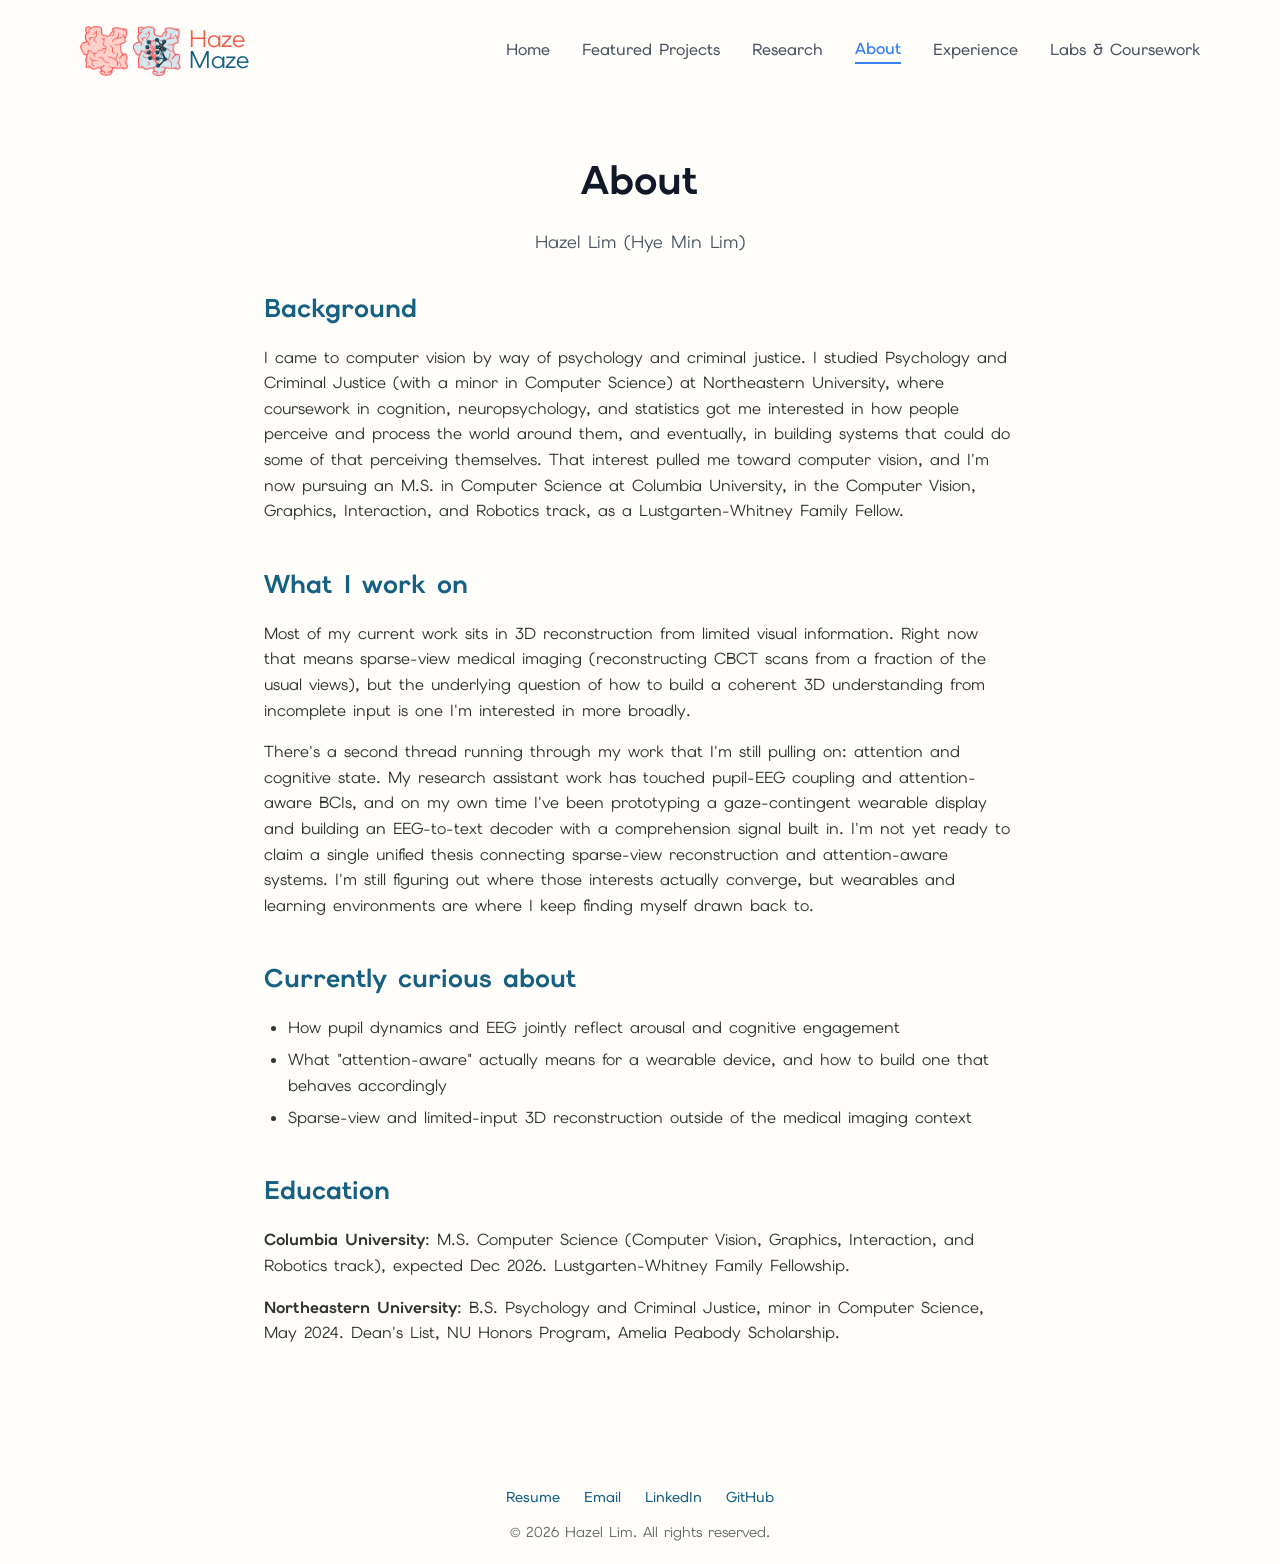
==== about.html @ f31df554 "Restructure portfolio around featured research instead of class projects Removes hci/datastructures/" ====
<!DOCTYPE html>
<html lang="en">
    <head>
        <meta charset="UTF-8" />
        <meta name="viewport" content="width=device-width, initial-scale=1.0" />
        <title>About | Hyezel's Portfolio</title>
        <link href="https://fonts.googleapis.com/css2?family=Elms+Sans:ital,wght@0,100..900;1,100..900&display=swap" rel="stylesheet">
        <link rel="stylesheet" href="styles.css" />
    </head>

    <body>
        <nav class="navbar">
            <div class="nav-container">
                <div class="nav-left">
                    <div class="logo-wrapper">
                        <a href="index.html"><img src="images/logo.png"
                            alt="Haze Maze Logo"
                            class="logo-icon"
                            id="logoImage"></a>
                        <a href="index.html" class="nav-logo">
                            <span class="logo-text-left">Haze</span>
                            <span class="logo-text-right">Maze</span>
                        </a>
                    </div>
                </div>
                <div class="nav-right">
                    <a href="index.html" class="nav-link">Home</a>
                    <a href="projects.html" class="nav-link">Featured Projects</a>
                    <a href="research.html" class="nav-link">Research</a>
                    <a href="about.html" class="nav-link">About</a>
                    <a href="experience.html" class="nav-link">Experience</a>
                    <a href="coursework.html" class="nav-link">Labs & Coursework</a>
                </div>
            </div>
        </nav>

        <header class="page-header">
            <h1 class="page-title">About</h1>
            <p class="page-subtitle">Hazel Lim (Hye Min Lim)</p>
        </header>

        <section class="page-content">
            <h2>Background</h2>
            <p>
                I came to computer vision by way of psychology and criminal
                justice. I studied Psychology and Criminal Justice (with a minor in
                Computer Science) at Northeastern University, where coursework in
                cognition, neuropsychology, and statistics got me interested in how
                people perceive and process the world around them, and eventually,
                in building systems that could do some of that perceiving
                themselves. That interest pulled me toward computer vision, and I'm
                now pursuing an M.S. in Computer Science at Columbia University, in
                the Computer Vision, Graphics, Interaction, and Robotics track, as
                a Lustgarten-Whitney Family Fellow.
            </p>

            <h2>What I work on</h2>
            <p>
                Most of my current work sits in 3D reconstruction from limited
                visual information. Right now that means sparse-view medical
                imaging (reconstructing CBCT scans from a fraction of the usual
                views), but the underlying question of how to build a coherent 3D
                understanding from incomplete input is one I'm interested in more
                broadly.
            </p>
            <p>
                There's a second thread running through my work that I'm still
                pulling on: attention and cognitive state. My research assistant
                work has touched pupil-EEG coupling and attention-aware BCIs, and
                on my own time I've been prototyping a gaze-contingent wearable
                display and building an EEG-to-text decoder with a comprehension
                signal built in. I'm not yet ready to claim a single unified thesis
                connecting sparse-view reconstruction and attention-aware systems.
                I'm still figuring out where those interests actually converge, but
                wearables and learning environments are where I keep finding
                myself drawn back to.
            </p>

            <h2>Currently curious about</h2>
            <ul>
                <li>How pupil dynamics and EEG jointly reflect arousal and cognitive engagement</li>
                <li>What "attention-aware" actually means for a wearable device, and how to build one that behaves accordingly</li>
                <li>Sparse-view and limited-input 3D reconstruction outside of the medical imaging context</li>
            </ul>

            <h2>Education</h2>
            <p>
                <strong>Columbia University</strong>: M.S. Computer Science
                (Computer Vision, Graphics, Interaction, and Robotics track),
                expected Dec 2026. Lustgarten-Whitney Family Fellowship.
            </p>
            <p>
                <strong>Northeastern University</strong>: B.S. Psychology and
                Criminal Justice, minor in Computer Science, May 2024. Dean's List,
                NU Honors Program, Amelia Peabody Scholarship.
            </p>
        </section>

        <footer class="footer">
            <div class="footer-links">
                <a href="resume.pdf" class="footer-link">Resume</a>
                <a href="mailto:hyezellim@gmail.com" class="footer-link">Email</a>
                <a href="https://www.linkedin.com/in/hazelim/" class="footer-link" target="_blank" rel="noopener">LinkedIn</a>
                <a href="https://github.com/hazemaze02" class="footer-link" target="_blank" rel="noopener">GitHub</a>
            </div>
            <p>&copy; 2026 Hazel Lim. All rights reserved.</p>
        </footer>
        <script src="script.js"></script>
    </body>
</html>
---- styles.css ----
* {
    margin: 0;
    padding: 0;
    box-sizing: border-box;
}

body {
    font-family: "Elms Sans", serif;
    font-style: normal;
    line-height: 1.6;
    color: #333;
    display: flex;
    flex-direction: column;
    background-color: #FFFDFA;
}

.navbar {
    background-color: #FFFDFA;
    color: navy;
    padding: 1rem 0;
    position: sticky;
    z-index: 100;
}

.nav-container {
    max-width: 90%;
    margin: 0 auto;
    padding: 0 1rem;
    display: flex;
    justify-content: space-between;
    align-items: center;
}

.nav-left {
    display: flex;
    align-items: center;
    gap: 0.5rem;
}

.logo-icon {
    height: 50px;
    width: minmax(auto, 100px);
    object-fit: contain;
    margin-top: 10px;
}

.nav-logo {
    font-size: 1.5rem; 
    text-decoration: none;
    letter-spacing: -0.02em;
    display: flex;
    flex-direction: column;
    line-height:1.3rem;
}

.logo-wrapper {
    display: flex;
    align-items: center;
    gap: 0.5rem;
    cursor: pointer; 
}

.logo-text-left {
    color: #ee604b;
}

.logo-text-right {
    color: #166082;
}

.nav-right {
    display: flex;
    align-items: center;
    gap: 2rem;
}

.nav-link {
    text-decoration: none;
    color: #4b5563;
    font-size: 1rem;
    font-weight: 500;
    transition: color 0.3s ease;
    white-space: nowrap;
}

.nav-link:hover {
    color: #166082;
}

.nav-link:active {
    color: #ee604b;
    font-weight: 600;
}

.header {
    position: relative;
    display: flex;
    height: auto;
    min-height: 60vh;  
    flex-direction: column;
}

.main-title {
    font-size: 5vw;
    font-weight: 700;
    text-align: center;
    color: #111827;
    display: inline-block
}

.reversi {
    position: relative;
    display: flex;
    height: auto;
    min-height: 60vh;  
    flex-direction: column;
    align-items: center;
    justify-content: center;
}

.reversi-title {
    font-size: 3vw;
    font-weight: 800;
    text-align: center;
    color: #FF69B4;
    display: inline-block
}

.reversi-game-label {
    font-size: 2vw;
    font-weight: 600;
    text-align: center;
    color: #FF69B4;
    margin-top: 1rem;
    display: inline-block
}

.reversi-desc {
    font-size: 1.2vw;
    text-align: center;
    color: #374151;
    margin: 2rem;
    padding: 0 10%;
    display: inline-block
}

.reversi-gui {
    color: #FF69B4
}

.gui-image-row {
    display: flex;
    justify-content: center;
    align-items: center;
    gap: 2rem;
    flex-wrap: wrap;
}

.gui-kirby {
    width: 32%;
    height: auto;
    object-fit: contain;
    margin: 2rem;
}

.gui-meta {
    width: 30%;
    height: auto;
    object-fit: contain;
    margin: 2rem;
}

.reversi-additional-features {
    text-align: center;
    color: #FF69B4;
    display: inline-block;
    margin: 2rem
}

.reversi-features-list {
    color: #FF69B4;
    text-align: center;
    margin: 1rem;
}

.reversi-features-desc {
    color:#111827;
    padding: 0 10%;
    margin: 1rem;
}

.reversi-square-pic {
    width: 25%;
    height: auto;
    object-fit: contain;
    padding: 1rem;
}

.reversi-hint-pic {
    width: 26%;
    height: auto;
    object-fit: contain;
    padding: 1rem;

}

.reversi-diffview-ours-pic {
    width: 25%;
    height: auto;
    object-fit: contain;
    padding: 1rem;

}

.reversi-diffview-theirs-pic {
    width: 20%;
    height: auto;
    object-fit: contain;
    padding: 1rem;

}

.reversi-og-pic {
    width: 25%;
    height: auto;
    object-fit: contain;
    padding: 1rem;

}

.reversi-fallback-pic {
    width: 21.3%;
    height: auto;
    object-fit: contain;
    padding: 1rem;

}

.klondike {
    position: relative;
    display: flex;
    height: auto;
    min-height: 60vh;  
    flex-direction: column;
    align-items: center;
    justify-content: center;
}

.klondike-title {
    color: #c54000;
    font-size: 3vw;
    font-weight: 800;
    text-align: center;
    display: inline-block
}

.klondike-game-label {
    font-size: 2vw;
    font-weight: 600;
    text-align: center;
    color: #c54000;
    margin-top: 1rem;
    display: inline-block
}

.klondike-desc {
    font-size: 1.2vw;
    text-align: center;
    color: #374151;
    margin: 2rem;
    padding: 0 10%;
    display: inline-block
}

.klondike-implementation {
    text-align: center;
    color: #c54000;
    display: inline-block;
    margin: 2rem
}

.klondike-impl-desc {
    color:#374151;
    padding: 0 10%;
}

.klondike-variants {
    text-align: center;
    color: #c54000;
    display: inline-block;
    margin: 2rem
}

.klondike-variant-item {
    color: #374151;
    text-align: center;
    margin: 1rem;
}

.klondike-variant-desc {
    color:#374151;
    padding: 0 10%;
    margin: 1rem;
}

.klondike-design {
    text-align: center;
    color: #c54000;
    display: inline-block;
    margin: 2rem
}

.klondike-design-desc {
    color:#374151;
    padding: 0 10%;
    margin: 1rem;
}

.klondike-design-subheading {
    color:#374151;
    padding: 0 10%;
    margin: 1rem;
    font-weight: 600;
}

.klondike-runthrough-container {
    display: flex;
    justify-content: center;
    align-items: center;
}

.klondike-runthrough {
    width: 20%;
    height: auto;
    object-fit: contain;
    margin: 2rem;
}

.nav-link.active {
    color: #3b82f6;           /* Blue color for active page */
    font-weight: 600;          /* Bold */
    border-bottom: 2px solid #3b82f6;  /* Optional: underline */
}

.puzzle-container {
    width: 100%;
    height: 50%;
    pointer-events: none;
    display: grid;
    grid-template-columns: 20% 20% 10% 10% 20% 20%; 
    grid-template-rows: 20% 20% 20% 20% 20%; 
}

.class-blocks {
    width: 100%;
    height: auto;
    object-fit: contain;
    padding-right: 2rem;
    grid-column-start: 5;
    grid-column-end: 7;
    grid-row-start: 4;
    grid-row-end: 5;
}

.puzzle-bg {
    grid-column-start: 1;
    grid-column-end: 5;
    grid-row-start: 1;
    grid-row-end: 5;
    width: 90%;
    height: auto;
    max-height: none;
    padding: 2rem;
    object-fit: contain;
}

.coms4995nrg-puzzle {
    grid-column-start: 4;
    grid-column-end: 5;
    grid-row-start: 2;
    grid-row-end: 3;
    width: 100%;
    height: auto;
    object-fit: contain;
}

.welcome {
    position: relative;
    display: flex;
    justify-content: center;
}

.welcome-content {
    max-width: 40%;
    text-align: center;
}

.welcome h2 {
    font-size: 3vw;
    margin-bottom: 2rem;
    color: #000;
}

.welcome p {
    font-size: 1.5vw;
    line-height: 1.8;
    color: #333;
    margin-bottom: 1.5rem;
}

.psyc3458-puzzle {
    width: 15%;
    height: auto;
    object-fit: contain;
}

.psyc3466-puzzle {
    width: 10%;
    height: auto;
    object-fit: contain;
}

.second-puzzle-container {
    width: 100%;
    height: auto;
    pointer-events: none;
    padding-top: 2rem;
}

.second-class-blocks {
    width: 40%;
    height: auto;
    object-fit: contain;
    padding-left: 2rem;

}

.footer {
    background-color: #FFFDFA;
    color: #666;
    text-align: center;
    padding: 20px 0;
    font-size: 0.9rem;
    margin-top: 40px;
}

.npuzzle-ai {
    width: 40%;
    height: auto;
    object-fit: contain;
    margin: 2rem;
}

.stacked-images-algai {
    display: flex;
    flex-direction: column;
    align-items: left;
    width: 70%;
    margin: 0 auto;              /* Centers the container, no top/bottom margin */
    gap: 0;                      /* No gaps between images */
}

.shift-left {
    transform: translateX(-20px);    /* Shifts 20px to the left */
}

.stacked-images-algai img {
    width: 100%;                 /* Full width of container (95% of screen) */
    height: auto;
    display: block;              /* Removes any default spacing below images */
}

.stacked-images-mldl {
    display: flex;
    flex-direction: column;
    align-items: center;
    width: 100%;
    margin: 0 auto;              /* Centers the container, no top/bottom margin */
    gap: 0;                      /* No gaps between images */
}

.stacked-images-mldl img {
    width: 80%;
    height: auto;
    display: block;
}

/* ---------- Shared: honest intro + inline links ---------- */

.honest-intro {
    font-size: 1.05rem;
    color: #166082;
    font-weight: 500;
    max-width: 600px;
    margin: 1rem auto 1.5rem;
    padding: 0.75rem 1.25rem;
    border-left: 3px solid #ee604b;
    text-align: left;
}

.inline-link {
    color: #ee604b;
    font-weight: 600;
    text-decoration: none;
}

.inline-link:hover {
    text-decoration: underline;
}

/* ---------- Shared: footer contact links ---------- */

.footer-links {
    display: flex;
    justify-content: center;
    gap: 1.5rem;
    margin-bottom: 0.75rem;
    flex-wrap: wrap;
}

.footer-link {
    color: #166082;
    text-decoration: none;
    font-weight: 500;
    font-size: 0.9rem;
}

.footer-link:hover {
    color: #ee604b;
}

/* ---------- Shared: simple page header/content (Research, About, Experience) ---------- */

.page-header {
    padding: 3rem 1.5rem 1rem;
    text-align: center;
}

.page-title {
    font-size: 2.5rem;
    font-weight: 700;
    color: #111827;
}

.page-subtitle {
    font-size: 1.1rem;
    color: #4b5563;
    max-width: 700px;
    margin: 1rem auto 0;
}

.page-content {
    max-width: 800px;
    margin: 0 auto;
    padding: 1rem 1.5rem 4rem;
}

.page-content h2 {
    color: #166082;
    margin-top: 2.5rem;
    margin-bottom: 1rem;
    font-size: 1.6rem;
}

.page-content h2:first-child {
    margin-top: 0;
}

.page-content p {
    margin-bottom: 1rem;
    color: #333;
}

.page-content ul {
    margin: 0 0 1rem 1.5rem;
    color: #333;
}

.page-content li {
    margin-bottom: 0.4rem;
}

.status-note {
    display: inline-block;
    font-size: 0.8rem;
    font-weight: 700;
    text-transform: uppercase;
    letter-spacing: 0.03em;
    padding: 0.3rem 0.7rem;
    border-radius: 999px;
    background: #fff4e5;
    color: #c54000;
    margin-bottom: 0.75rem;
}

/* ---------- Featured Projects ---------- */

.projects-grid {
    display: grid;
    grid-template-columns: repeat(auto-fit, minmax(280px, 1fr));
    gap: 2rem;
    max-width: 1100px;
    margin: 2rem auto;
    padding: 0 1.5rem 3rem;
}

.project-card {
    background: #fff;
    border: 1px solid #eee;
    border-radius: 12px;
    padding: 1.75rem;
    box-shadow: 0 2px 10px rgba(0, 0, 0, 0.04);
    display: flex;
    flex-direction: column;
}

.project-card h3 {
    color: #111827;
    font-size: 1.3rem;
    margin-bottom: 0.25rem;
}

.project-subtitle {
    color: #6b7280;
    font-size: 0.85rem;
    margin-bottom: 0.75rem;
}

.project-tag {
    display: inline-block;
    font-size: 0.75rem;
    font-weight: 700;
    text-transform: uppercase;
    letter-spacing: 0.03em;
    padding: 0.25rem 0.6rem;
    border-radius: 999px;
    margin-bottom: 0.75rem;
    width: fit-content;
}

.project-tag.status-progress {
    background: #fff4e5;
    color: #c54000;
}

.project-tag.status-research {
    background: #e6f0f5;
    color: #166082;
}

.project-card .field-label {
    font-weight: 700;
    color: #166082;
    margin-top: 0.75rem;
    font-size: 0.85rem;
    text-transform: uppercase;
    letter-spacing: 0.02em;
}

.project-card p {
    color: #374151;
    font-size: 0.95rem;
    margin-bottom: 0.25rem;
}

.project-card .card-link {
    margin-top: 1.25rem;
    align-self: flex-start;
    color: #ee604b;
    font-weight: 600;
    text-decoration: none;
    font-size: 0.9rem;
}

.project-card .card-link:hover {
    text-decoration: underline;
}

/* ---------- Labs & Coursework (light list) ---------- */

.coursework-list {
    max-width: 800px;
    margin: 1rem auto 3rem;
    padding: 0 1.5rem;
}

.coursework-item {
    padding: 1.25rem 0;
    border-bottom: 1px solid #eee;
}

.coursework-item:last-child {
    border-bottom: none;
}

.coursework-item h3 {
    color: #111827;
    font-size: 1.05rem;
    margin-bottom: 0.25rem;
}

.coursework-meta {
    font-size: 0.75rem;
    color: #ee604b;
    font-weight: 700;
    text-transform: uppercase;
    letter-spacing: 0.02em;
    margin-bottom: 0.4rem;
}

.coursework-item p {
    color: #4b5563;
    font-size: 0.9rem;
}

/* ---------- Experience ---------- */

.experience-item {
    margin-bottom: 2rem;
}

.experience-role {
    font-size: 1.1rem;
    font-weight: 700;
    color: #111827;
}

.experience-org {
    color: #166082;
    font-weight: 600;
    margin-bottom: 0.2rem;
}

.experience-dates {
    color: #6b7280;
    font-size: 0.85rem;
    margin-bottom: 0.6rem;
}

.experience-item ul {
    margin-left: 1.25rem;
    color: #374151;
}

.experience-item li {
    margin-bottom: 0.4rem;
}
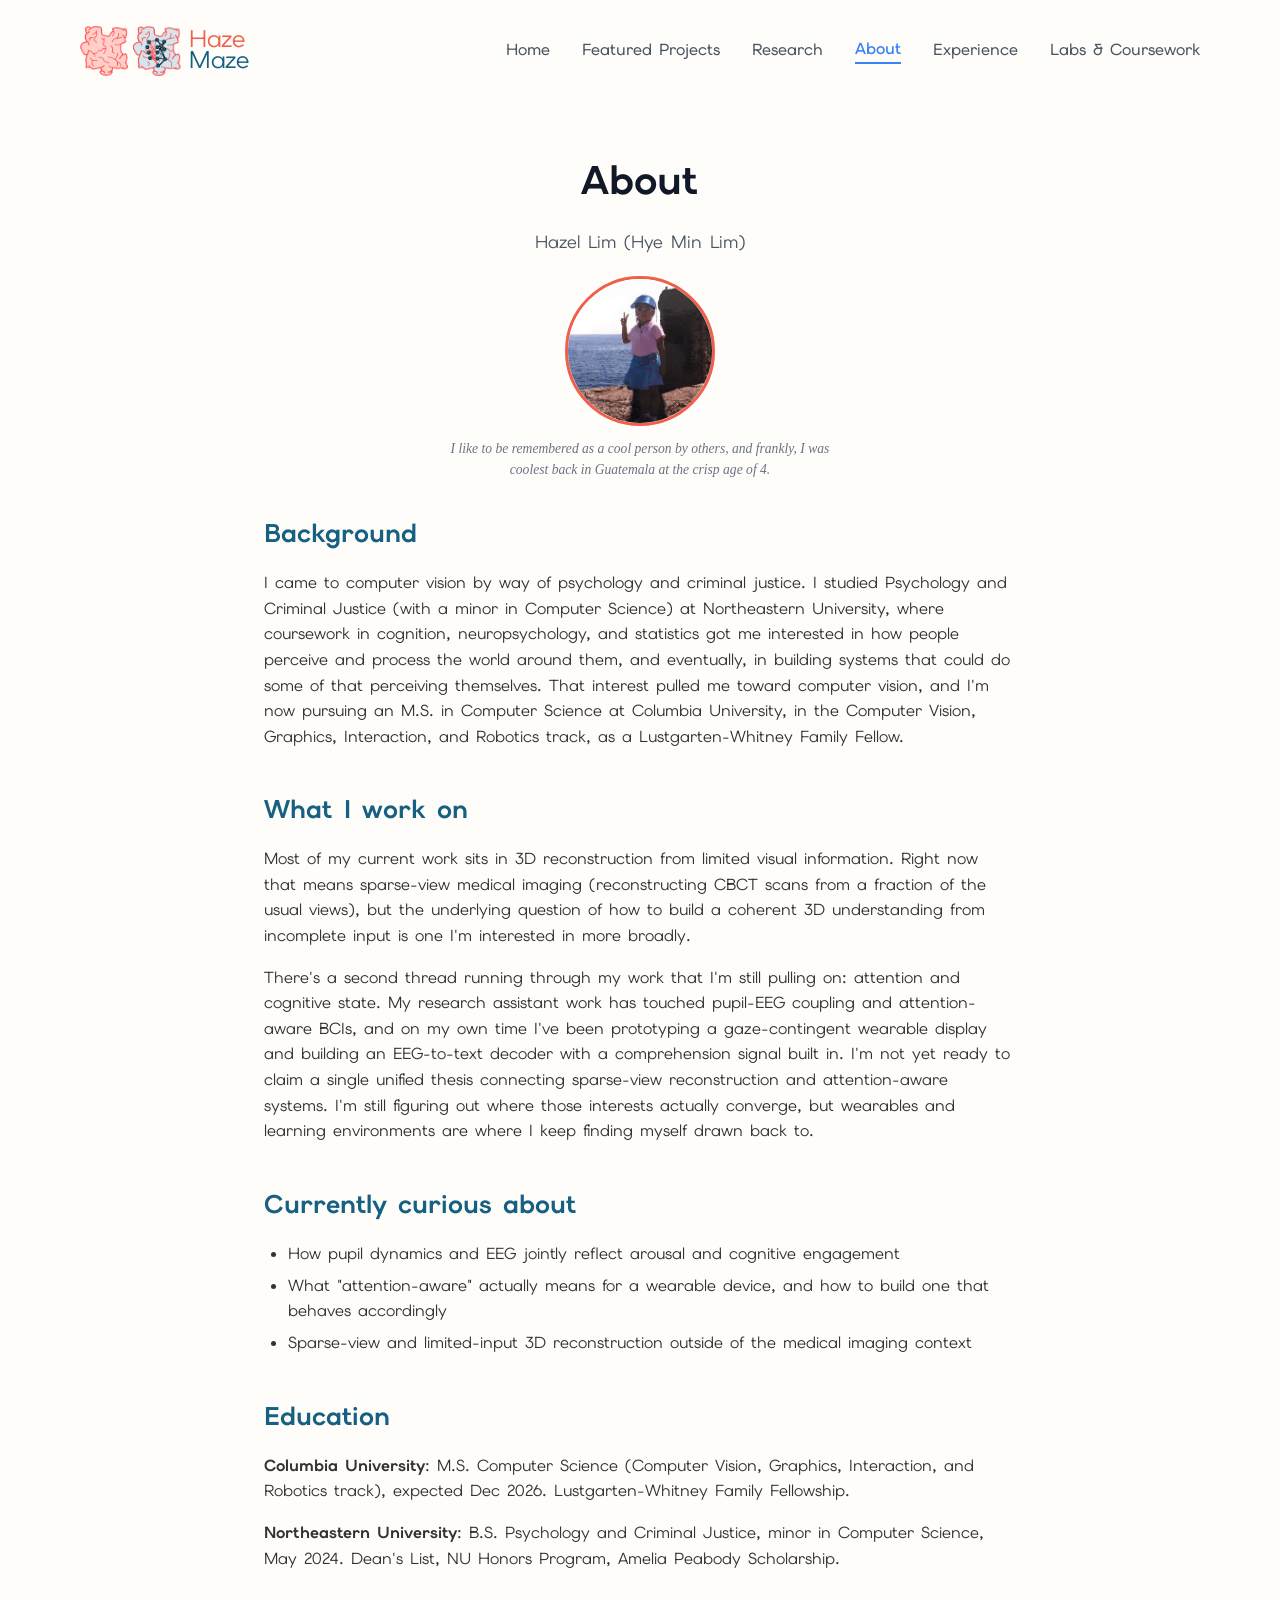
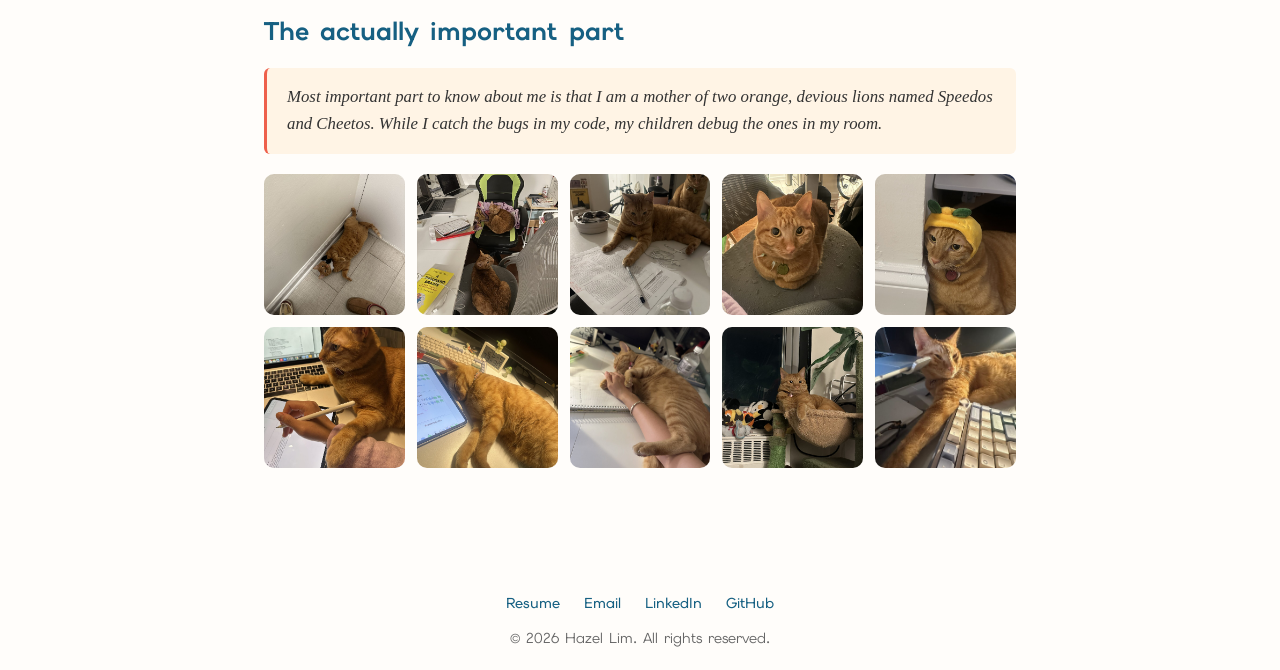
==== commit 79120f41: "Add coursework media, presentation decks, research updates, and About page personal touches - Experi" ====
--- a/about.html
+++ b/about.html
@@ -37,6 +37,11 @@
         <header class="page-header">
             <h1 class="page-title">About</h1>
             <p class="page-subtitle">Hazel Lim (Hye Min Lim)</p>
+            <img src="images/me.jpg" alt="Childhood photo of Hazel making a peace sign on a coastal rock wall" class="about-photo" />
+            <p class="about-photo-caption">
+                I like to be remembered as a cool person by others, and
+                frankly, I was coolest back in Guatemala at the crisp age of 4.
+            </p>
         </header>
 
         <section class="page-content">
@@ -94,6 +99,33 @@
                 Criminal Justice, minor in Computer Science, May 2024. Dean's List,
                 NU Honors Program, Amelia Peabody Scholarship.
             </p>
+
+            <h2>The actually important part</h2>
+            <p class="fun-callout">
+                Most important part to know about me is that I am a mother of
+                two orange, devious lions named Speedos and Cheetos. While I
+                catch the bugs in my code, my children debug the ones in my
+                room.
+            </p>
+            <div class="cat-gallery">
+                <button type="button" class="cat-thumb"><img src="images/cats/cat-01.jpg" alt="Orange cat lying on its back in a hallway corner wearing a black bow tie" loading="lazy" /></button>
+                <button type="button" class="cat-thumb"><img src="images/cats/cat-02.jpg" alt="Two orange cats perched on office chairs at a desk" loading="lazy" /></button>
+                <button type="button" class="cat-thumb"><img src="images/cats/cat-03.jpg" alt="Two orange cats on a kitchen counter, one lying across a stack of papers" loading="lazy" /></button>
+                <button type="button" class="cat-thumb"><img src="images/cats/cat-04.jpg" alt="Orange cat with a collar tag staring at the camera" loading="lazy" /></button>
+                <button type="button" class="cat-thumb"><img src="images/cats/cat-05.jpg" alt="Orange cat lying on a desk with a paw resting on a laptop keyboard" loading="lazy" /></button>
+                <button type="button" class="cat-thumb"><img src="images/cats/cat-06.jpg" alt="Orange cat wearing a yellow fruit-shaped hat, peeking around a doorway" loading="lazy" /></button>
+                <button type="button" class="cat-thumb"><img src="images/cats/cat-07.jpg" alt="Orange cat napping with its head resting on a tablet showing course slides" loading="lazy" /></button>
+                <button type="button" class="cat-thumb"><img src="images/cats/cat-08.jpg" alt="Orange cat curled up asleep on a desk beside a notebook" loading="lazy" /></button>
+                <button type="button" class="cat-thumb"><img src="images/cats/cat-09.jpg" alt="Orange cat sitting in a hammock on a cat tree, surrounded by stuffed animals" loading="lazy" /></button>
+                <button type="button" class="cat-thumb"><img src="images/cats/cat-10.jpg" alt="Orange cat lying on a keyboard, nibbling on a laptop screen" loading="lazy" /></button>
+            </div>
+
+            <div class="lightbox" id="catLightbox" hidden>
+                <button type="button" class="lightbox-close" aria-label="Close preview">&times;</button>
+                <button type="button" class="lightbox-nav lightbox-prev" aria-label="Previous photo">&lsaquo;</button>
+                <img class="lightbox-img" src="" alt="" />
+                <button type="button" class="lightbox-nav lightbox-next" aria-label="Next photo">&rsaquo;</button>
+            </div>
         </section>
 
         <footer class="footer">
@@ -106,5 +138,6 @@
             <p>&copy; 2026 Hazel Lim. All rights reserved.</p>
         </footer>
         <script src="script.js"></script>
+        <script src="lightbox.js"></script>
     </body>
 </html>
--- a/styles.css
+++ b/styles.css
@@ -547,6 +547,25 @@
     color: #4b5563;
     max-width: 700px;
     margin: 1rem auto 0;
+}
+
+.about-photo {
+    display: block;
+    width: 150px;
+    height: 150px;
+    object-fit: cover;
+    border-radius: 50%;
+    margin: 1.25rem auto 0.75rem;
+    border: 3px solid #ee604b;
+}
+
+.about-photo-caption {
+    text-align: center;
+    font-size: 0.85rem;
+    font-style: italic;
+    color: #6b7280;
+    max-width: 380px;
+    margin: 0 auto;
 }
 
 .page-content {
@@ -593,6 +612,115 @@
     margin-bottom: 0.75rem;
 }
 
+/* ---------- Fun section (About page) ---------- */
+
+.fun-callout {
+    background: #fff4e5;
+    border-left: 3px solid #ee604b;
+    padding: 1rem 1.25rem;
+    border-radius: 6px;
+    font-size: 1.05rem;
+    font-style: italic;
+    color: #111827;
+    margin-bottom: 0;
+}
+
+.cat-gallery {
+    display: grid;
+    grid-template-columns: repeat(auto-fill, minmax(140px, 1fr));
+    gap: 0.75rem;
+    margin-top: 1.25rem;
+}
+
+.cat-thumb {
+    display: block;
+    width: 100%;
+    aspect-ratio: 1 / 1;
+    overflow: hidden;
+    border-radius: 10px;
+    border: none;
+    padding: 0;
+    background: none;
+    cursor: pointer;
+}
+
+.cat-thumb img {
+    width: 100%;
+    height: 100%;
+    object-fit: cover;
+    display: block;
+    transition: transform 0.25s ease;
+}
+
+.cat-thumb:hover img {
+    transform: scale(1.08);
+}
+
+.lightbox {
+    position: fixed;
+    inset: 0;
+    background: rgba(10, 10, 12, 0.88);
+    display: flex;
+    align-items: center;
+    justify-content: center;
+    z-index: 200;
+    padding: 2rem;
+}
+
+.lightbox[hidden] {
+    display: none;
+}
+
+.lightbox-img {
+    max-width: 90vw;
+    max-height: 85vh;
+    object-fit: contain;
+    border-radius: 8px;
+    display: block;
+}
+
+.lightbox-close,
+.lightbox-nav {
+    position: absolute;
+    background: rgba(255, 255, 255, 0.15);
+    color: #fff;
+    border: none;
+    border-radius: 50%;
+    cursor: pointer;
+    display: flex;
+    align-items: center;
+    justify-content: center;
+}
+
+.lightbox-close:hover,
+.lightbox-nav:hover {
+    background: rgba(255, 255, 255, 0.3);
+}
+
+.lightbox-close {
+    top: 1.25rem;
+    right: 1.5rem;
+    width: 40px;
+    height: 40px;
+    font-size: 1.5rem;
+}
+
+.lightbox-nav {
+    top: 50%;
+    transform: translateY(-50%);
+    width: 44px;
+    height: 44px;
+    font-size: 1.5rem;
+}
+
+.lightbox-prev {
+    left: 1.5rem;
+}
+
+.lightbox-next {
+    right: 1.5rem;
+}
+
 /* ---------- Featured Projects ---------- */
 
 .projects-grid {
@@ -713,6 +841,90 @@
     font-size: 0.9rem;
 }
 
+.coursework-media {
+    margin-top: 0.9rem;
+    display: flex;
+    align-items: flex-start;
+    gap: 0.75rem;
+    flex-wrap: wrap;
+}
+
+.coursework-media img,
+.coursework-media video {
+    max-width: 220px;
+    width: 100%;
+    height: auto;
+    border-radius: 8px;
+    display: block;
+    object-fit: contain;
+}
+
+.coursework-media.coursework-media-wide img {
+    max-width: 480px;
+}
+
+.coursework-media img.coursework-media-item-wide {
+    max-width: 480px;
+}
+
+.code-block-wrap {
+    margin-top: 1rem;
+    background: #fdfdfd;
+    border: 1px solid #e0e0e6;
+    border-radius: 10px;
+    overflow: hidden;
+    max-width: 640px;
+}
+
+.code-block-header {
+    display: flex;
+    align-items: center;
+    gap: 0.6rem;
+    padding: 0.55rem 0.9rem;
+    background: #f0f0f4;
+    border-bottom: 1px solid #e0e0e6;
+}
+
+.code-block-dots {
+    display: flex;
+    gap: 0.35rem;
+}
+
+.code-block-dots span {
+    width: 9px;
+    height: 9px;
+    border-radius: 50%;
+    display: inline-block;
+}
+
+.code-block-dots span:nth-child(1) { background: #ff5f56; }
+.code-block-dots span:nth-child(2) { background: #ffbd2e; }
+.code-block-dots span:nth-child(3) { background: #27c93f; }
+
+.code-block-filename {
+    font-size: 0.75rem;
+    color: #6b7280;
+    font-weight: 600;
+    font-family: "SFMono-Regular", Consolas, "Liberation Mono", Menlo, monospace;
+}
+
+.code-block-wrap pre {
+    margin: 0;
+    padding: 1rem 1.1rem;
+    overflow-x: auto;
+    font-family: "SFMono-Regular", Consolas, "Liberation Mono", Menlo, monospace;
+    font-size: 0.8rem;
+    line-height: 1.6;
+    color: #1f2328;
+    background: #fdfdfd;
+}
+
+.tok-kw { color: #0451a5; }
+.tok-fn { color: #267f99; }
+.tok-str { color: #a31515; }
+.tok-com { color: #008000; }
+.tok-num { color: #098658; }
+
 /* ---------- Experience ---------- */
 
 .experience-item {
@@ -745,3 +957,87 @@
 .experience-item li {
     margin-bottom: 0.4rem;
 }
+
+/* ---------- Slide carousel (presentation decks) ---------- */
+
+.slide-embed-label {
+    font-size: 0.85rem;
+    font-weight: 600;
+    color: #166082;
+    margin: 0.5rem 0 0.5rem;
+}
+
+.slide-carousel {
+    max-width: 640px;
+    border: 1px solid #e0e0e6;
+    border-radius: 10px;
+    overflow: hidden;
+    background: #f7f7fa;
+    outline: none;
+}
+
+.slide-carousel:focus-visible {
+    box-shadow: 0 0 0 3px rgba(22, 96, 130, 0.35);
+}
+
+.slide-viewport {
+    background: #111317;
+    display: flex;
+    align-items: center;
+    justify-content: center;
+}
+
+.slide-image {
+    width: 100%;
+    height: auto;
+    display: block;
+    user-select: none;
+}
+
+.slide-controls {
+    display: flex;
+    align-items: center;
+    justify-content: center;
+    gap: 1rem;
+    padding: 0.6rem 0.9rem;
+    border-top: 1px solid #e0e0e6;
+    background: #fff;
+}
+
+.slide-btn {
+    background: #166082;
+    color: #fff;
+    border: none;
+    width: 30px;
+    height: 30px;
+    border-radius: 50%;
+    font-size: 1.1rem;
+    line-height: 1;
+    cursor: pointer;
+    display: flex;
+    align-items: center;
+    justify-content: center;
+}
+
+.slide-btn:hover:not(:disabled) {
+    background: #ee604b;
+}
+
+.slide-btn:disabled {
+    background: #d1d5db;
+    cursor: default;
+}
+
+.slide-counter {
+    font-size: 0.8rem;
+    color: #6b7280;
+    font-weight: 600;
+    min-width: 3.5rem;
+    text-align: center;
+}
+
+.slide-download {
+    display: inline-block;
+    margin-top: 0.5rem;
+    font-size: 0.85rem;
+}
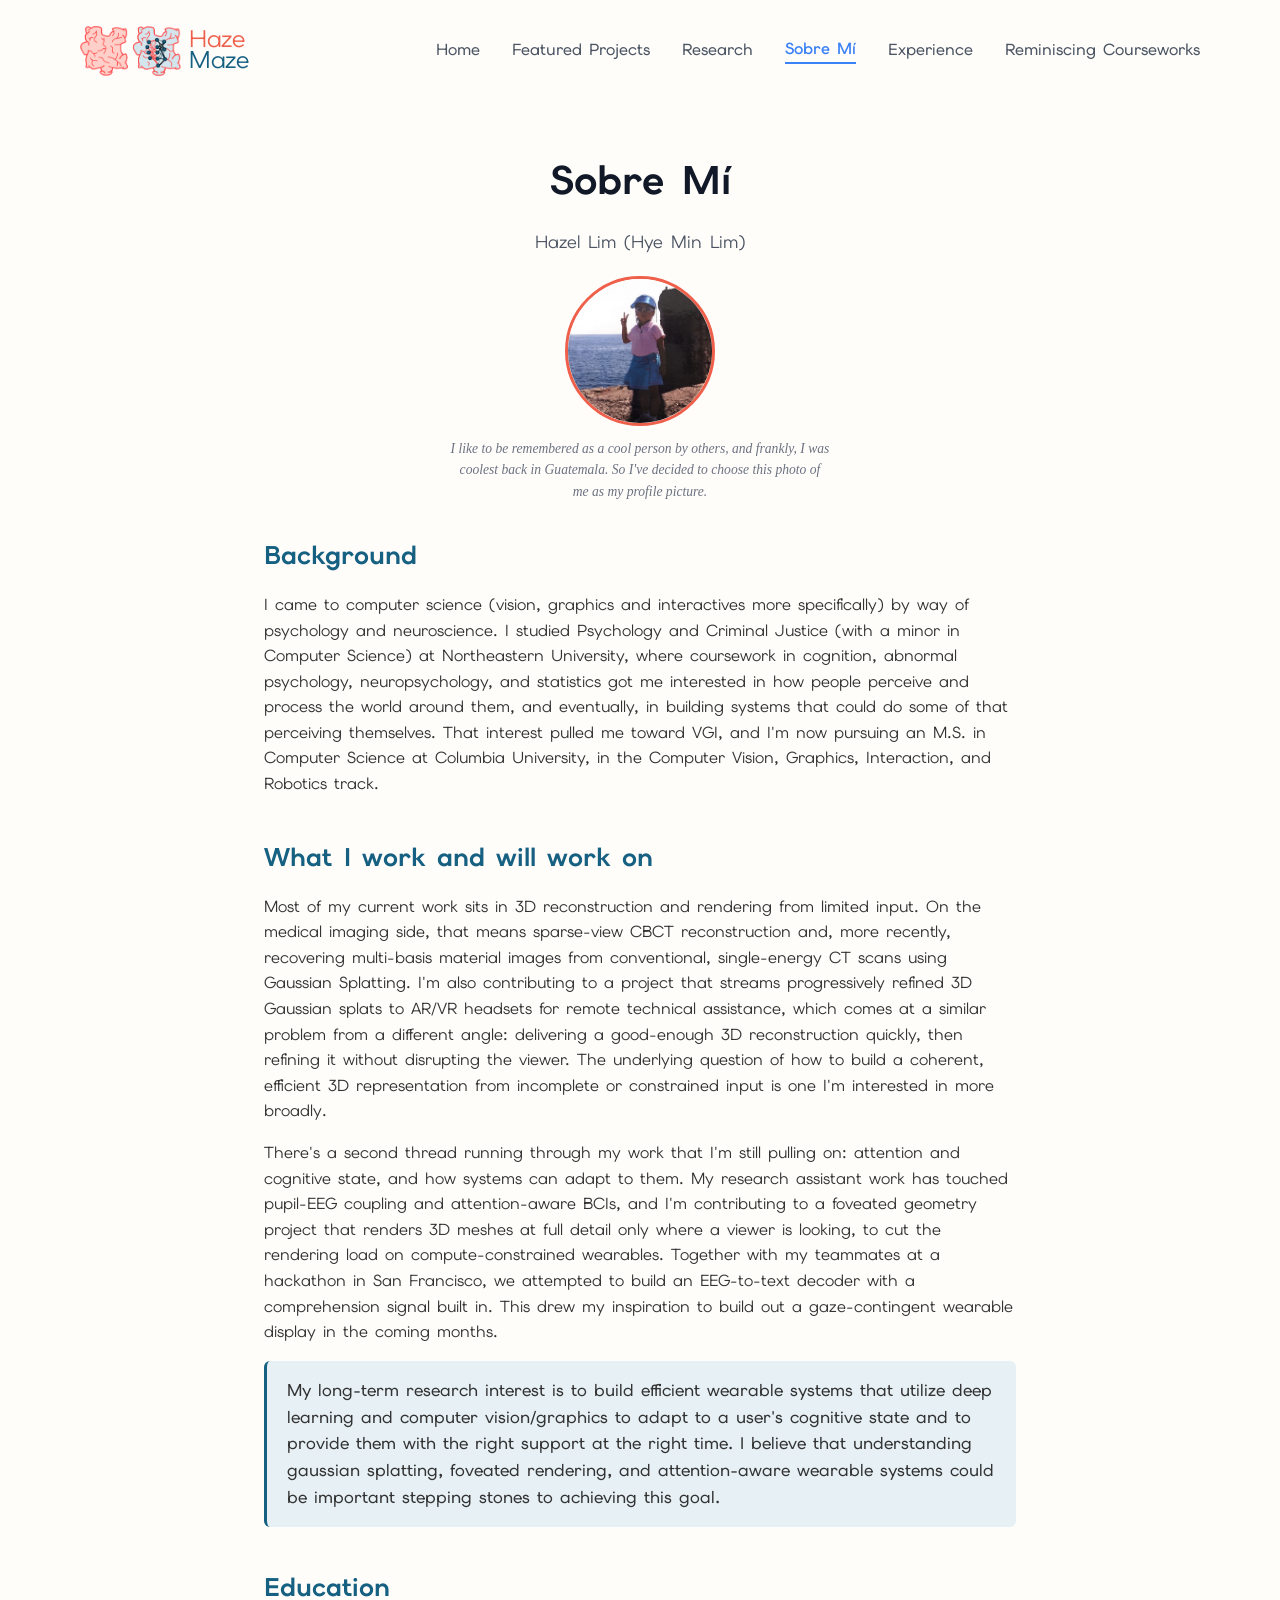
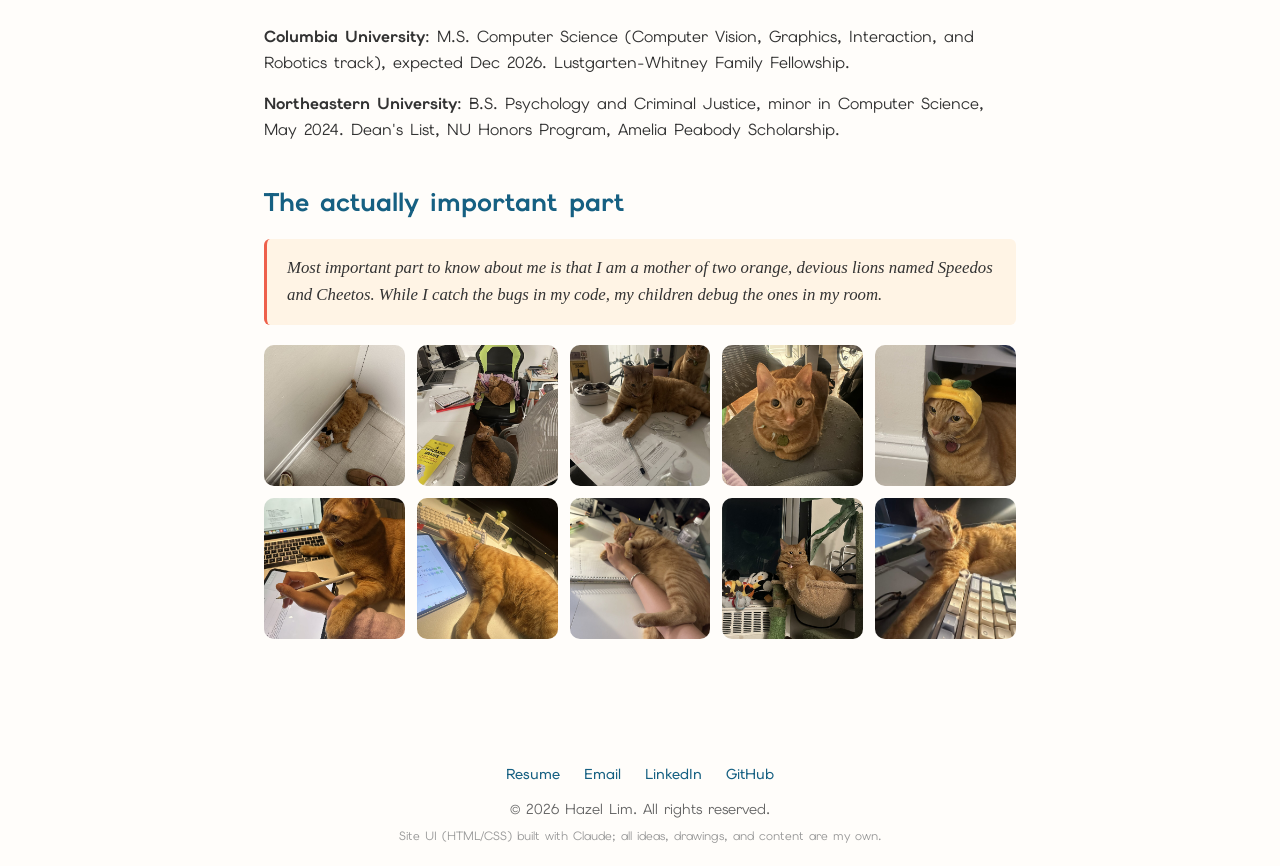
==== commit 6404195e: "Expand research/experience content, rename sections, and polish site details - Experience: reordered" ====
--- a/about.html
+++ b/about.html
@@ -3,7 +3,7 @@
     <head>
         <meta charset="UTF-8" />
         <meta name="viewport" content="width=device-width, initial-scale=1.0" />
-        <title>About | Hyezel's Portfolio</title>
+        <title>Sobre Mí | Hyezel's Portfolio</title>
         <link href="https://fonts.googleapis.com/css2?family=Elms+Sans:ital,wght@0,100..900;1,100..900&display=swap" rel="stylesheet">
         <link rel="stylesheet" href="styles.css" />
     </head>
@@ -27,66 +27,75 @@
                     <a href="index.html" class="nav-link">Home</a>
                     <a href="projects.html" class="nav-link">Featured Projects</a>
                     <a href="research.html" class="nav-link">Research</a>
-                    <a href="about.html" class="nav-link">About</a>
+                    <a href="about.html" class="nav-link">Sobre Mí</a>
                     <a href="experience.html" class="nav-link">Experience</a>
-                    <a href="coursework.html" class="nav-link">Labs & Coursework</a>
+                    <a href="coursework.html" class="nav-link">Reminiscing Courseworks</a>
                 </div>
             </div>
         </nav>
 
         <header class="page-header">
-            <h1 class="page-title">About</h1>
+            <h1 class="page-title">Sobre Mí</h1>
             <p class="page-subtitle">Hazel Lim (Hye Min Lim)</p>
             <img src="images/me.jpg" alt="Childhood photo of Hazel making a peace sign on a coastal rock wall" class="about-photo" />
             <p class="about-photo-caption">
                 I like to be remembered as a cool person by others, and
-                frankly, I was coolest back in Guatemala at the crisp age of 4.
+                frankly, I was coolest back in Guatemala. So I've decided to choose
+                this photo of me as my profile picture.
             </p>
         </header>
 
         <section class="page-content">
             <h2>Background</h2>
             <p>
-                I came to computer vision by way of psychology and criminal
-                justice. I studied Psychology and Criminal Justice (with a minor in
-                Computer Science) at Northeastern University, where coursework in
-                cognition, neuropsychology, and statistics got me interested in how
+                I came to computer science (vision, graphics and interactives more specifically)
+                by way of psychology and neuroscience. I studied Psychology and Criminal Justice 
+                (with a minor in Computer Science) at Northeastern University, where coursework in
+                cognition, abnormal psychology, neuropsychology, and statistics got me interested in how
                 people perceive and process the world around them, and eventually,
                 in building systems that could do some of that perceiving
-                themselves. That interest pulled me toward computer vision, and I'm
+                themselves. That interest pulled me toward VGI, and I'm
                 now pursuing an M.S. in Computer Science at Columbia University, in
-                the Computer Vision, Graphics, Interaction, and Robotics track, as
-                a Lustgarten-Whitney Family Fellow.
+                the Computer Vision, Graphics, Interaction, and Robotics track.
             </p>
 
-            <h2>What I work on</h2>
+            <h2>What I work and will work on</h2>
             <p>
-                Most of my current work sits in 3D reconstruction from limited
-                visual information. Right now that means sparse-view medical
-                imaging (reconstructing CBCT scans from a fraction of the usual
-                views), but the underlying question of how to build a coherent 3D
-                understanding from incomplete input is one I'm interested in more
-                broadly.
+                Most of my current work sits in 3D reconstruction and
+                rendering from limited input. On the medical imaging side,
+                that means sparse-view CBCT reconstruction and, more
+                recently, recovering multi-basis material images from
+                conventional, single-energy CT scans using Gaussian
+                Splatting. I'm also contributing to a project that streams
+                progressively refined 3D Gaussian splats to AR/VR headsets
+                for remote technical assistance, which comes at a similar
+                problem from a different angle: delivering a good-enough 3D
+                reconstruction quickly, then refining it without disrupting
+                the viewer. The underlying question of how to build a
+                coherent, efficient 3D representation from incomplete or
+                constrained input is one I'm interested in more broadly.
             </p>
             <p>
                 There's a second thread running through my work that I'm still
-                pulling on: attention and cognitive state. My research assistant
-                work has touched pupil-EEG coupling and attention-aware BCIs, and
-                on my own time I've been prototyping a gaze-contingent wearable
-                display and building an EEG-to-text decoder with a comprehension
-                signal built in. I'm not yet ready to claim a single unified thesis
-                connecting sparse-view reconstruction and attention-aware systems.
-                I'm still figuring out where those interests actually converge, but
-                wearables and learning environments are where I keep finding
-                myself drawn back to.
+                pulling on: attention and cognitive state, and how systems can
+                adapt to them. My research assistant work has touched
+                pupil-EEG coupling and attention-aware BCIs, and I'm
+                contributing to a foveated geometry project that renders 3D
+                meshes at full detail only where a viewer is looking, to cut
+                the rendering load on compute-constrained wearables. Together with 
+                my teammates at a hackathon in San Francisco,
+                we attempted to build an EEG-to-text decoder with a comprehension
+                signal built in. This drew my inspiration to build out a 
+                gaze-contingent wearable display in the coming months. 
             </p>
-
-            <h2>Currently curious about</h2>
-            <ul>
-                <li>How pupil dynamics and EEG jointly reflect arousal and cognitive engagement</li>
-                <li>What "attention-aware" actually means for a wearable device, and how to build one that behaves accordingly</li>
-                <li>Sparse-view and limited-input 3D reconstruction outside of the medical imaging context</li>
-            </ul>
+            <p class="thesis-callout">
+                My long-term research interest is to build efficient wearable systems
+                that utilize deep learning and computer vision/graphics to adapt to a
+                user's cognitive state and to provide them with the right support
+                at the right time. I believe that understanding gaussian splatting,
+                foveated rendering, and attention-aware wearable systems could be important
+                stepping stones to achieving this goal.
+            </p>
 
             <h2>Education</h2>
             <p>
@@ -136,6 +145,7 @@
                 <a href="https://github.com/hazemaze02" class="footer-link" target="_blank" rel="noopener">GitHub</a>
             </div>
             <p>&copy; 2026 Hazel Lim. All rights reserved.</p>
+            <p class="site-credit">Site UI (HTML/CSS) built with Claude; all ideas, drawings, and content are my own.</p>
         </footer>
         <script src="script.js"></script>
         <script src="lightbox.js"></script>
--- a/styles.css
+++ b/styles.css
@@ -442,6 +442,12 @@
     padding: 20px 0;
     font-size: 0.9rem;
     margin-top: 40px;
+}
+
+.site-credit {
+    font-size: 0.75rem;
+    color: #999;
+    margin-top: 0.4rem;
 }
 
 .npuzzle-ai {
@@ -612,6 +618,19 @@
     margin-bottom: 0.75rem;
 }
 
+/* ---------- Thesis callout (About page) ---------- */
+
+.thesis-callout {
+    background: #e6f0f5;
+    border-left: 3px solid #166082;
+    padding: 1rem 1.25rem;
+    border-radius: 6px;
+    font-size: 1.05rem;
+    font-weight: 500;
+    color: #111827;
+    margin-bottom: 1rem;
+}
+
 /* ---------- Fun section (About page) ---------- */
 
 .fun-callout {
@@ -725,11 +744,17 @@
 
 .projects-grid {
     display: grid;
-    grid-template-columns: repeat(auto-fit, minmax(280px, 1fr));
+    grid-template-columns: repeat(2, 1fr);
     gap: 2rem;
     max-width: 1100px;
     margin: 2rem auto;
     padding: 0 1.5rem 3rem;
+}
+
+@media (max-width: 700px) {
+    .projects-grid {
+        grid-template-columns: 1fr;
+    }
 }
 
 .project-card {
@@ -1041,3 +1066,19 @@
     margin-top: 0.5rem;
     font-size: 0.85rem;
 }
+
+.figma-embed-wrap {
+    margin-top: 1rem;
+    max-width: 640px;
+    border: 1px solid #e0e0e6;
+    border-radius: 10px;
+    overflow: hidden;
+    background: #f7f7fa;
+}
+
+.figma-embed-wrap iframe {
+    width: 100%;
+    height: 450px;
+    border: none;
+    display: block;
+}
